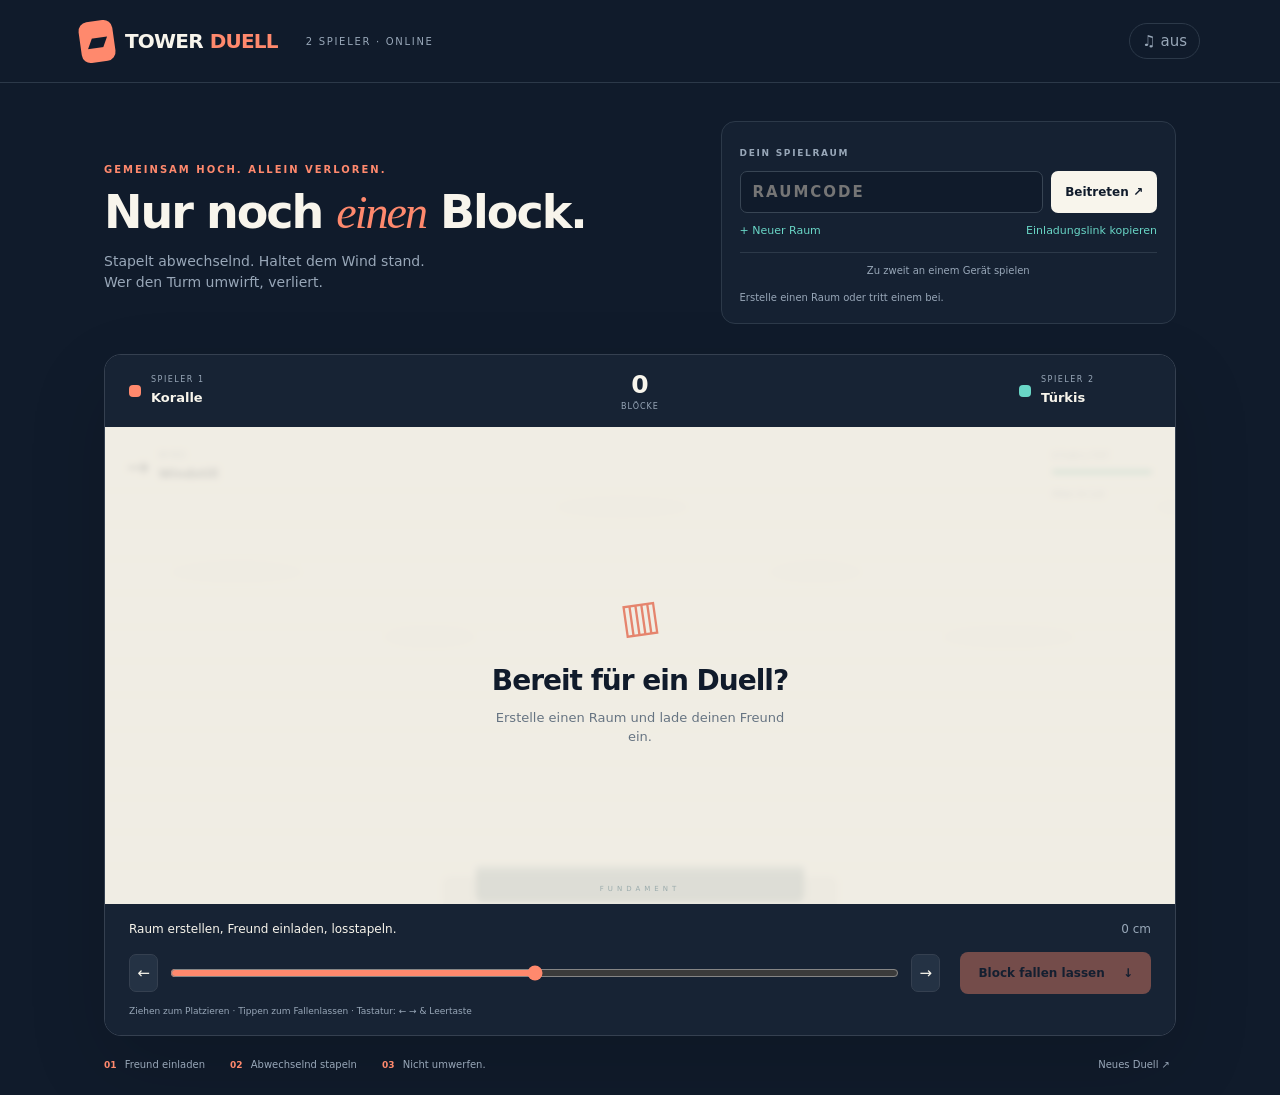
==== index.html @ abfff359 "Make Tower Duell playable on GitHub Pages using WebRTC rooms" ====
<!doctype html><html lang="de"><head><meta charset="utf-8"><meta name="viewport" content="width=device-width,initial-scale=1,viewport-fit=cover"><meta name="theme-color" content="#101b2b"><title>Tower Duell</title><meta property="og:title" content="Tower Duell"><meta property="og:description" content="Ein Turm. Zwei Spieler. Wer ihn umwirft, verliert."><link rel="icon" href="./favicon.svg"><link rel="stylesheet" href="./style.css"></head><body>
<header><a class="brand" href="./"><span class="logo">▰</span>TOWER<span>DUELL</span></a><span class="tag">2 SPIELER · ONLINE</span><button id="sound" class="icon" aria-label="Ton einschalten">♫ aus</button></header>
<main><section class="intro"><div><p class="eyebrow">GEMEINSAM HOCH. ALLEIN VERLOREN.</p><h1>Nur noch <em>einen</em> Block.</h1><p class="sub">Stapelt abwechselnd. Haltet dem Wind stand.<br>Wer den Turm umwirft, verliert.</p></div><div class="room-card"><label for="roomInput">DEIN SPIELRAUM</label><div class="room-entry"><input id="roomInput" maxlength="32" placeholder="Raumcode" aria-label="Raumcode"><button id="join">Beitreten ↗</button></div><div class="room-actions"><button id="create">+ Neuer Raum</button><button id="invite">Einladungslink kopieren</button></div><button id="local" class="local-button">Zu zweit an einem Gerät spielen</button><p id="connection" role="status">Erstelle einen Raum oder tritt einem bei.</p></div></section>
<section class="game"><div class="game-head"><div class="player" id="p0"><span class="dot coral"></span><div><small>SPIELER 1</small><strong id="name0">Koralle</strong></div><span class="turn-indicator">AM ZUG</span></div><div class="height"><strong id="height">0</strong><span>BLÖCKE</span></div><div class="player" id="p1"><span class="dot teal"></span><div><small>SPIELER 2</small><strong id="name1">Türkis</strong></div><span class="turn-indicator">AM ZUG</span></div></div>
<div class="arena"><canvas id="canvas" aria-label="Spielfeld mit Turm. Position mit Regler oder Pfeiltasten wählen."></canvas><div class="weather"><span id="windArrow">→</span><div><small>WIND</small><strong id="wind">Windstill</strong></div></div><div class="risk"><small>STABILITÄT</small><div><i id="riskFill"></i></div><span id="riskText">Alles im Lot</span></div><div id="overlay"><span class="over-icon">▥</span><h2 id="overlayTitle">Bereit für ein Duell?</h2><p id="overlayText">Erstelle einen Raum und lade deinen Freund ein.</p><button id="rematch" hidden>Revanche ↻</button></div><div class="ground-label">FUNDAMENT</div></div>
<div class="controls"><div class="status-line"><span id="status" role="status" aria-live="polite">Raum erstellen, Freund einladen, losstapeln.</span><span id="positionLabel">0 cm</span></div><div class="input-row"><button id="left" class="nudge" aria-label="Block nach links">←</button><input id="position" type="range" min="-220" max="220" value="0" step="1" aria-label="Horizontale Blockposition"><button id="right" class="nudge" aria-label="Block nach rechts">→</button><button id="drop" disabled>Block fallen lassen <span>↓</span></button></div><p class="hint">Ziehen zum Platzieren · Tippen zum Fallenlassen · Tastatur: ← → & Leertaste</p></div></section><footer><span><b>01</b> Freund einladen</span><span><b>02</b> Abwechselnd stapeln</span><span><b>03</b> Nicht umwerfen.</span><button id="newRoom">Neues Duell ↗</button></footer></main><div id="toast" role="status"></div><script src="./vendor/peerjs.min.js"></script><script type="module" src="./client.js"></script></body></html>
---- style.css ----
:root{color-scheme:dark;--bg:#101b2b;--line:#2c3949;--text:#f8f5ec;--muted:#98a7b8;--coral:#ff896d;--teal:#69d6c6}*{box-sizing:border-box}body{margin:0;background:var(--bg);color:var(--text);font:15px/1.5 system-ui,-apple-system,sans-serif}button,input{font:inherit}button{cursor:pointer;border:0;transition:filter .15s,transform .15s}button:hover{filter:brightness(1.12)}button:active{transform:translateY(1px)}button:focus-visible,a:focus-visible,input:focus-visible{outline:3px solid var(--teal);outline-offset:4px}button:disabled{opacity:.4;cursor:default}header{height:83px;border-bottom:1px solid var(--line);display:flex;align-items:center;gap:28px;padding:0 max(24px,calc((100vw - 1120px)/2))}.brand{display:flex;align-items:center;gap:7px;color:var(--text);font-weight:850;text-decoration:none;letter-spacing:-.8px;font-size:20px}.brand>span:last-child{color:var(--coral)}.logo{background:var(--coral);color:var(--bg);border-radius:9px;padding:0 7px;font-size:27px;transform:rotate(-8deg);margin-right:4px}.tag{font-size:10px;letter-spacing:1.7px;color:var(--muted)}.icon{margin-left:auto;background:transparent;color:var(--muted);border:1px solid var(--line);border-radius:20px;padding:6px 12px}main{max-width:1120px;margin:auto;padding:38px 24px 22px}.intro{display:grid;grid-template-columns:1.2fr 1fr;gap:70px;align-items:center;margin-bottom:30px}.eyebrow{font-size:10px;letter-spacing:2px;color:var(--coral);font-weight:700}h1{font-size:clamp(30px,3.6vw,46px);line-height:1.1;letter-spacing:-2px;margin:10px 0 12px}h1 em{font-family:Georgia,serif;font-weight:400;color:var(--coral)}.sub{color:var(--muted);margin:0;font-size:14px}.room-card{border:1px solid var(--line);padding:18px;border-radius:14px;background:#152132}.room-card label{font-size:9px;font-weight:750;letter-spacing:1.7px;color:var(--muted)}.room-entry{display:flex;gap:8px;margin-top:8px}.room-entry input{min-width:0;width:100%;border:1px solid #384554;border-radius:7px;background:#101b2b;color:var(--text);padding:9px 12px;text-transform:uppercase;letter-spacing:2px;font-weight:700}.room-entry button{background:var(--text);border-radius:7px;color:var(--bg);padding:9px 14px;white-space:nowrap;font-size:12px;font-weight:700}.room-actions{display:flex;justify-content:space-between;margin-top:10px;gap:10px}.room-actions button{padding:0;background:transparent;color:var(--teal);font-size:11px}.room-card p{font-size:10px;margin:10px 0 0;color:var(--muted)}.game{border:1px solid #354050;border-radius:17px;overflow:hidden;box-shadow:0 30px 80px #0002}.game-head{display:flex;align-items:center;justify-content:space-between;padding:16px 24px;background:#172334}.player{display:flex;align-items:center;gap:10px;width:40%}.player:last-child{justify-content:flex-end}.player small{font-size:8px;letter-spacing:1.5px;display:block;color:var(--muted)}.player strong{font-size:13px}.dot{width:12px;height:12px;border-radius:4px;display:inline-block}.coral{background:var(--coral)}.teal{background:var(--teal)}.turn-indicator{font-size:8px;border:1px solid var(--coral);color:var(--coral);padding:3px 6px;border-radius:4px;visibility:hidden}.active .turn-indicator{visibility:visible}#p1 .turn-indicator{border-color:var(--teal);color:var(--teal)}.height{text-align:center;line-height:1.1}.height strong{font-size:25px}.height span{font-size:8px;letter-spacing:1px;display:block;margin-top:4px;color:var(--muted)}.arena{height:min(53vh,480px);min-height:290px;background:#f0ede4;position:relative;color:var(--bg);overflow:hidden}canvas{display:block;width:100%;height:100%;touch-action:none}.weather{position:absolute;top:20px;left:22px;display:flex;align-items:center;gap:9px;pointer-events:none}.weather>span{font-size:27px}.weather small,.risk small{display:block;letter-spacing:1.5px;font-size:8px;color:#687786}.weather strong{font-size:12px}.risk{position:absolute;top:24px;right:23px;width:100px;pointer-events:none}.risk>div{height:4px;background:#d4d9d2;border-radius:4px;margin:7px 0}.risk i{display:block;width:100%;height:100%;background:#419e8b;border-radius:4px;transition:width .4s}.risk span{font-size:9px;color:#687786}#overlay{position:absolute;inset:0;display:flex;flex-direction:column;justify-content:center;align-items:center;text-align:center;background:#f0ede4dc;backdrop-filter:blur(3px);padding:25px}#overlay[hidden]{display:none}.over-icon{font-size:42px;color:#e5846d;transform:rotate(-8deg)}h2{letter-spacing:-1px;margin:12px 0 6px;font-size:28px}#overlay p{font-size:13px;color:#667482;max-width:290px;margin:0}#rematch{margin-top:20px;background:var(--bg);color:var(--text);padding:12px 24px;border-radius:9px;font-weight:700}.ground-label{position:absolute;bottom:10px;left:0;right:0;text-align:center;font-size:7px;letter-spacing:4px;color:#9aabac;pointer-events:none}.controls{padding:16px 24px;background:#172334}.status-line{display:flex;justify-content:space-between;font-size:12px;margin-bottom:14px}#positionLabel{color:var(--muted);font-variant-numeric:tabular-nums}.input-row{display:flex;gap:10px;align-items:center}.nudge{width:35px;height:38px;color:var(--text);background:#243244;border:1px solid #354050;border-radius:7px}input[type=range]{width:100%;min-width:30px;accent-color:var(--coral);cursor:ew-resize}#drop{white-space:nowrap;background:var(--coral);padding:12px 18px;border-radius:8px;font-weight:800;color:var(--bg);font-size:12px;margin-left:10px}#drop span{margin-left:14px}.hint{font-size:9px;color:var(--muted);margin:11px 0 0}footer{display:flex;gap:25px;align-items:center;margin-top:20px;color:var(--muted);font-size:10px}footer b{color:var(--coral);margin-right:5px;font-size:9px}footer button{margin-left:auto;color:var(--muted);background:transparent;font-size:10px}#toast{position:fixed;bottom:25px;left:50%;transform:translateX(-50%);background:var(--text);color:var(--bg);padding:12px 22px;border-radius:10px;box-shadow:0 5px 35px #0003;font-size:13px;opacity:0;pointer-events:none;z-index:10;transition:opacity .2s}#toast.visible{opacity:1}@media(max-width:650px){header{height:65px;padding:0 18px;gap:12px}.brand{font-size:16px}.tag{display:none}main{padding:20px 12px}.intro{grid-template-columns:1fr;gap:18px;margin-bottom:18px}.eyebrow{font-size:8px}h1{font-size:34px;margin:8px 0}.sub{font-size:12px}.sub br{display:none}.room-card{padding:12px}.room-entry{margin-top:5px}.game-head{padding:12px}.player{gap:6px}.player strong{font-size:11px}.turn-indicator{font-size:6px;padding:3px}.height strong{font-size:21px}.arena{height:43vh;min-height:300px}.controls{padding:14px 12px}.status-line{font-size:11px}.input-row{gap:6px;flex-wrap:wrap}.nudge{width:32px}input[type=range]{flex:1;width:auto}#drop{width:100%;margin:5px 0 0;font-size:13px}.hint{text-align:center;font-size:8px}.weather{left:14px;top:15px}.risk{right:14px;top:18px;width:85px}footer{gap:12px;font-size:8px;flex-wrap:wrap}footer button{font-size:9px}h2{font-size:24px}}@media(prefers-reduced-motion:reduce){*{transition:none!important}}
.local-button{background:transparent;color:#98a7b8;font-size:10px;border-top:1px solid #2c3949;width:100%;margin-top:12px;padding-top:10px}
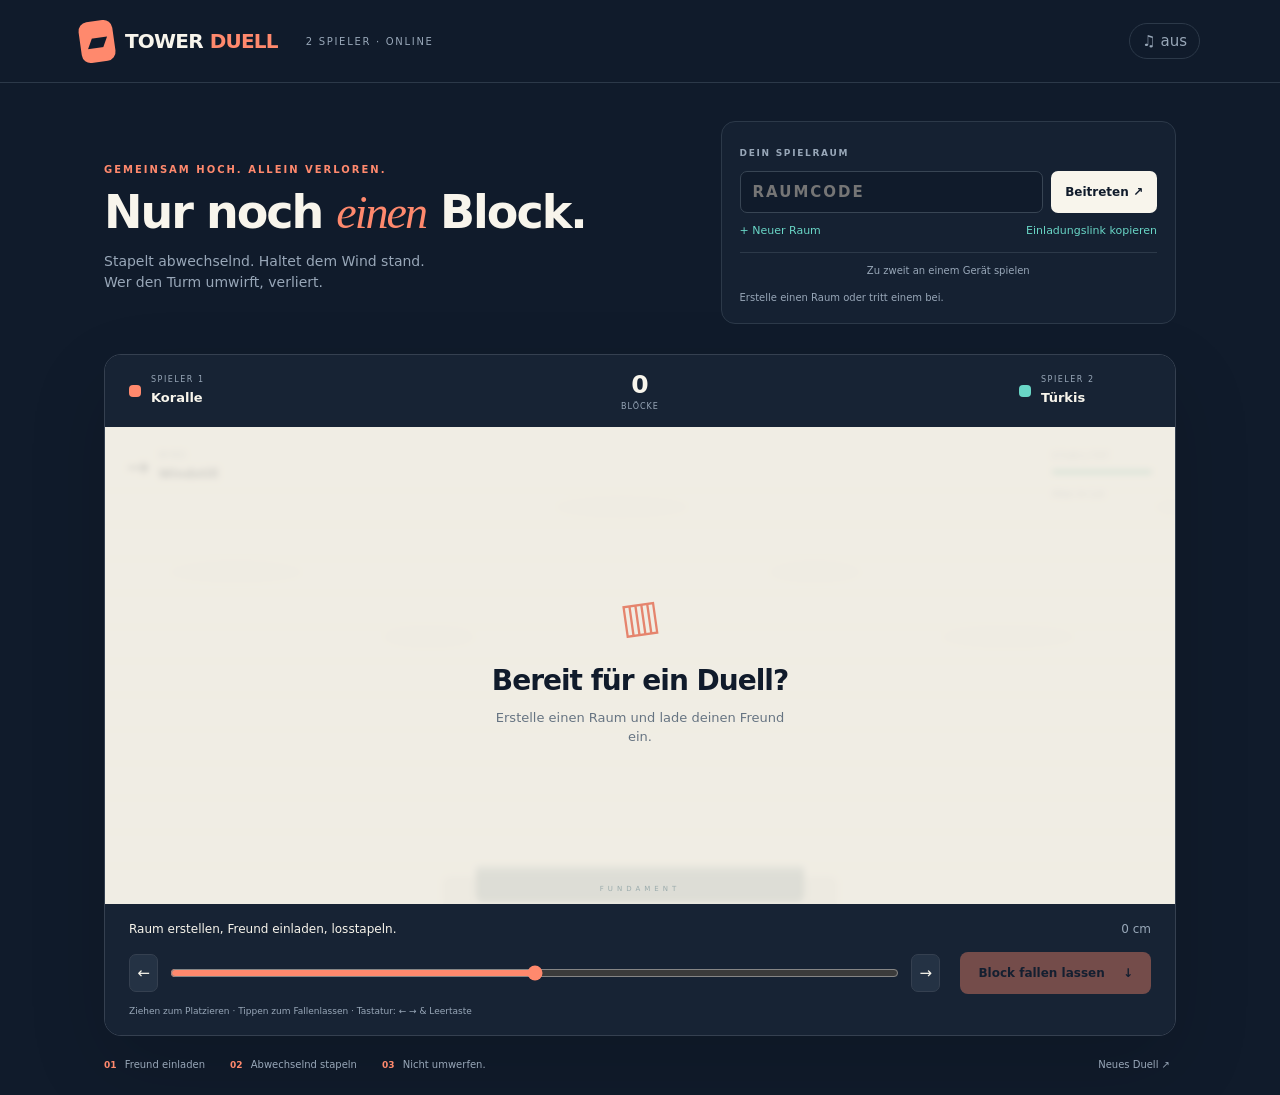
==== commit 6bf023df: "Load current game connection code without stale browser cache" ====
--- a/index.html
+++ b/index.html
@@ -3,4 +3,4 @@
 <main><section class="intro"><div><p class="eyebrow">GEMEINSAM HOCH. ALLEIN VERLOREN.</p><h1>Nur noch <em>einen</em> Block.</h1><p class="sub">Stapelt abwechselnd. Haltet dem Wind stand.<br>Wer den Turm umwirft, verliert.</p></div><div class="room-card"><label for="roomInput">DEIN SPIELRAUM</label><div class="room-entry"><input id="roomInput" maxlength="32" placeholder="Raumcode" aria-label="Raumcode"><button id="join">Beitreten ↗</button></div><div class="room-actions"><button id="create">+ Neuer Raum</button><button id="invite">Einladungslink kopieren</button></div><button id="local" class="local-button">Zu zweit an einem Gerät spielen</button><p id="connection" role="status">Erstelle einen Raum oder tritt einem bei.</p></div></section>
 <section class="game"><div class="game-head"><div class="player" id="p0"><span class="dot coral"></span><div><small>SPIELER 1</small><strong id="name0">Koralle</strong></div><span class="turn-indicator">AM ZUG</span></div><div class="height"><strong id="height">0</strong><span>BLÖCKE</span></div><div class="player" id="p1"><span class="dot teal"></span><div><small>SPIELER 2</small><strong id="name1">Türkis</strong></div><span class="turn-indicator">AM ZUG</span></div></div>
 <div class="arena"><canvas id="canvas" aria-label="Spielfeld mit Turm. Position mit Regler oder Pfeiltasten wählen."></canvas><div class="weather"><span id="windArrow">→</span><div><small>WIND</small><strong id="wind">Windstill</strong></div></div><div class="risk"><small>STABILITÄT</small><div><i id="riskFill"></i></div><span id="riskText">Alles im Lot</span></div><div id="overlay"><span class="over-icon">▥</span><h2 id="overlayTitle">Bereit für ein Duell?</h2><p id="overlayText">Erstelle einen Raum und lade deinen Freund ein.</p><button id="rematch" hidden>Revanche ↻</button></div><div class="ground-label">FUNDAMENT</div></div>
-<div class="controls"><div class="status-line"><span id="status" role="status" aria-live="polite">Raum erstellen, Freund einladen, losstapeln.</span><span id="positionLabel">0 cm</span></div><div class="input-row"><button id="left" class="nudge" aria-label="Block nach links">←</button><input id="position" type="range" min="-220" max="220" value="0" step="1" aria-label="Horizontale Blockposition"><button id="right" class="nudge" aria-label="Block nach rechts">→</button><button id="drop" disabled>Block fallen lassen <span>↓</span></button></div><p class="hint">Ziehen zum Platzieren · Tippen zum Fallenlassen · Tastatur: ← → & Leertaste</p></div></section><footer><span><b>01</b> Freund einladen</span><span><b>02</b> Abwechselnd stapeln</span><span><b>03</b> Nicht umwerfen.</span><button id="newRoom">Neues Duell ↗</button></footer></main><div id="toast" role="status"></div><script src="./vendor/peerjs.min.js"></script><script type="module" src="./client.js"></script></body></html>+<div class="controls"><div class="status-line"><span id="status" role="status" aria-live="polite">Raum erstellen, Freund einladen, losstapeln.</span><span id="positionLabel">0 cm</span></div><div class="input-row"><button id="left" class="nudge" aria-label="Block nach links">←</button><input id="position" type="range" min="-220" max="220" value="0" step="1" aria-label="Horizontale Blockposition"><button id="right" class="nudge" aria-label="Block nach rechts">→</button><button id="drop" disabled>Block fallen lassen <span>↓</span></button></div><p class="hint">Ziehen zum Platzieren · Tippen zum Fallenlassen · Tastatur: ← → & Leertaste</p></div></section><footer><span><b>01</b> Freund einladen</span><span><b>02</b> Abwechselnd stapeln</span><span><b>03</b> Nicht umwerfen.</span><button id="newRoom">Neues Duell ↗</button></footer></main><div id="toast" role="status"></div><script src="./vendor/peerjs.min.js"></script><script type="module" src="./client.js?v=4"></script></body></html>
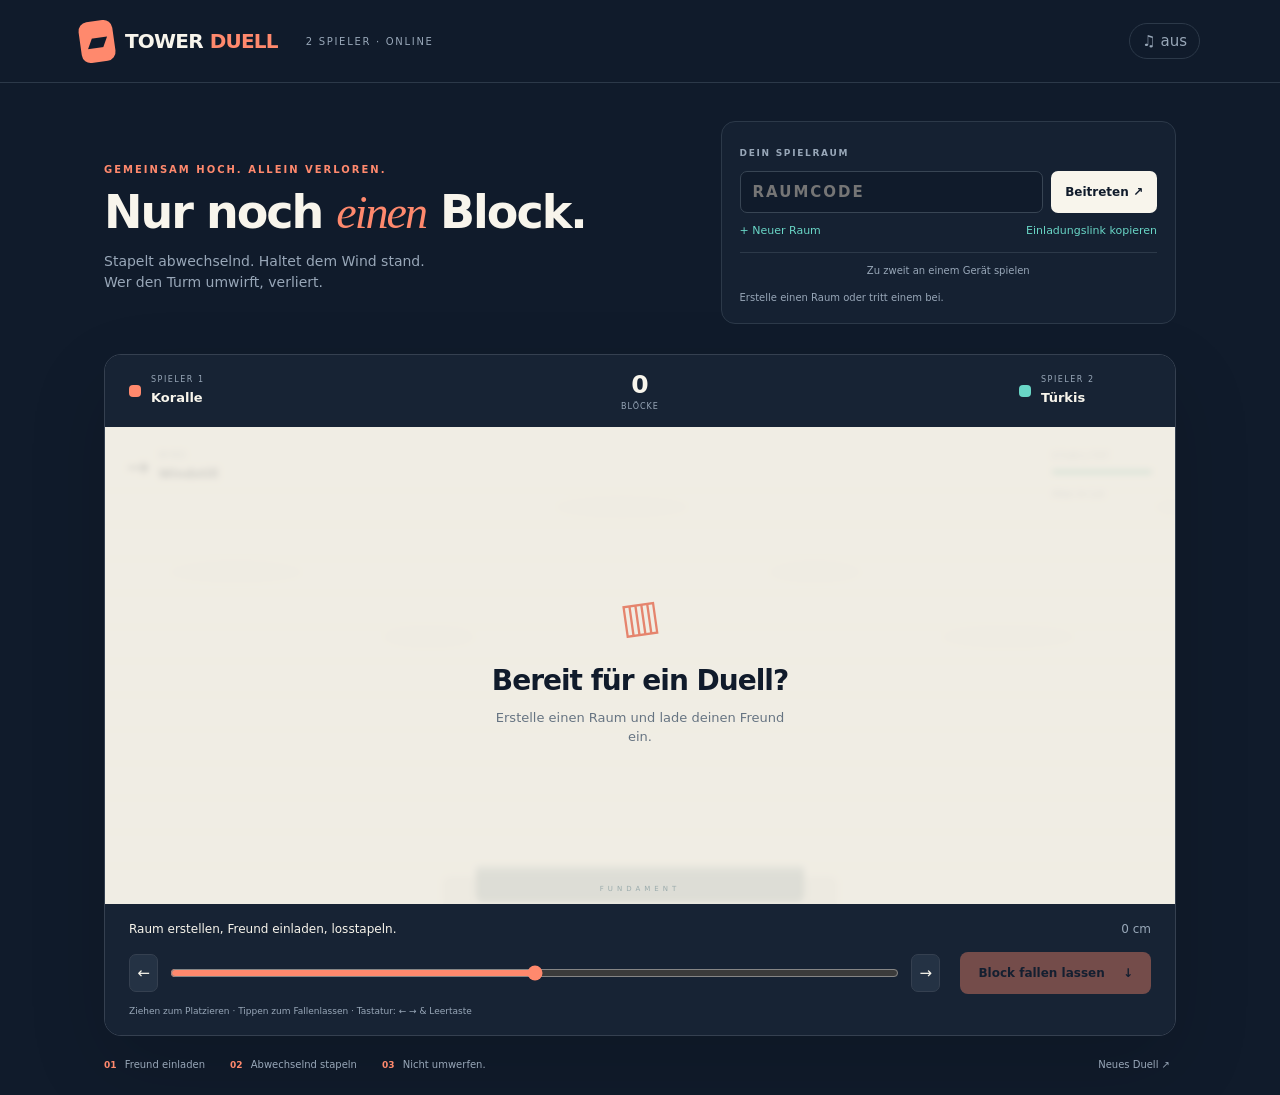
==== commit c5cf92bf: "Add automatic HTTPS fallback for restricted WebRTC networks" ====
--- a/index.html
+++ b/index.html
@@ -3,4 +3,4 @@
 <main><section class="intro"><div><p class="eyebrow">GEMEINSAM HOCH. ALLEIN VERLOREN.</p><h1>Nur noch <em>einen</em> Block.</h1><p class="sub">Stapelt abwechselnd. Haltet dem Wind stand.<br>Wer den Turm umwirft, verliert.</p></div><div class="room-card"><label for="roomInput">DEIN SPIELRAUM</label><div class="room-entry"><input id="roomInput" maxlength="32" placeholder="Raumcode" aria-label="Raumcode"><button id="join">Beitreten ↗</button></div><div class="room-actions"><button id="create">+ Neuer Raum</button><button id="invite">Einladungslink kopieren</button></div><button id="local" class="local-button">Zu zweit an einem Gerät spielen</button><p id="connection" role="status">Erstelle einen Raum oder tritt einem bei.</p></div></section>
 <section class="game"><div class="game-head"><div class="player" id="p0"><span class="dot coral"></span><div><small>SPIELER 1</small><strong id="name0">Koralle</strong></div><span class="turn-indicator">AM ZUG</span></div><div class="height"><strong id="height">0</strong><span>BLÖCKE</span></div><div class="player" id="p1"><span class="dot teal"></span><div><small>SPIELER 2</small><strong id="name1">Türkis</strong></div><span class="turn-indicator">AM ZUG</span></div></div>
 <div class="arena"><canvas id="canvas" aria-label="Spielfeld mit Turm. Position mit Regler oder Pfeiltasten wählen."></canvas><div class="weather"><span id="windArrow">→</span><div><small>WIND</small><strong id="wind">Windstill</strong></div></div><div class="risk"><small>STABILITÄT</small><div><i id="riskFill"></i></div><span id="riskText">Alles im Lot</span></div><div id="overlay"><span class="over-icon">▥</span><h2 id="overlayTitle">Bereit für ein Duell?</h2><p id="overlayText">Erstelle einen Raum und lade deinen Freund ein.</p><button id="rematch" hidden>Revanche ↻</button></div><div class="ground-label">FUNDAMENT</div></div>
-<div class="controls"><div class="status-line"><span id="status" role="status" aria-live="polite">Raum erstellen, Freund einladen, losstapeln.</span><span id="positionLabel">0 cm</span></div><div class="input-row"><button id="left" class="nudge" aria-label="Block nach links">←</button><input id="position" type="range" min="-220" max="220" value="0" step="1" aria-label="Horizontale Blockposition"><button id="right" class="nudge" aria-label="Block nach rechts">→</button><button id="drop" disabled>Block fallen lassen <span>↓</span></button></div><p class="hint">Ziehen zum Platzieren · Tippen zum Fallenlassen · Tastatur: ← → & Leertaste</p></div></section><footer><span><b>01</b> Freund einladen</span><span><b>02</b> Abwechselnd stapeln</span><span><b>03</b> Nicht umwerfen.</span><button id="newRoom">Neues Duell ↗</button></footer></main><div id="toast" role="status"></div><script src="./vendor/peerjs.min.js"></script><script type="module" src="./client.js?v=4"></script></body></html>+<div class="controls"><div class="status-line"><span id="status" role="status" aria-live="polite">Raum erstellen, Freund einladen, losstapeln.</span><span id="positionLabel">0 cm</span></div><div class="input-row"><button id="left" class="nudge" aria-label="Block nach links">←</button><input id="position" type="range" min="-220" max="220" value="0" step="1" aria-label="Horizontale Blockposition"><button id="right" class="nudge" aria-label="Block nach rechts">→</button><button id="drop" disabled>Block fallen lassen <span>↓</span></button></div><p class="hint">Ziehen zum Platzieren · Tippen zum Fallenlassen · Tastatur: ← → & Leertaste</p></div></section><footer><span><b>01</b> Freund einladen</span><span><b>02</b> Abwechselnd stapeln</span><span><b>03</b> Nicht umwerfen.</span><button id="newRoom">Neues Duell ↗</button></footer></main><div id="toast" role="status"></div><script src="./vendor/peerjs.min.js"></script><script type="module" src="./client.js?v=5"></script></body></html>
